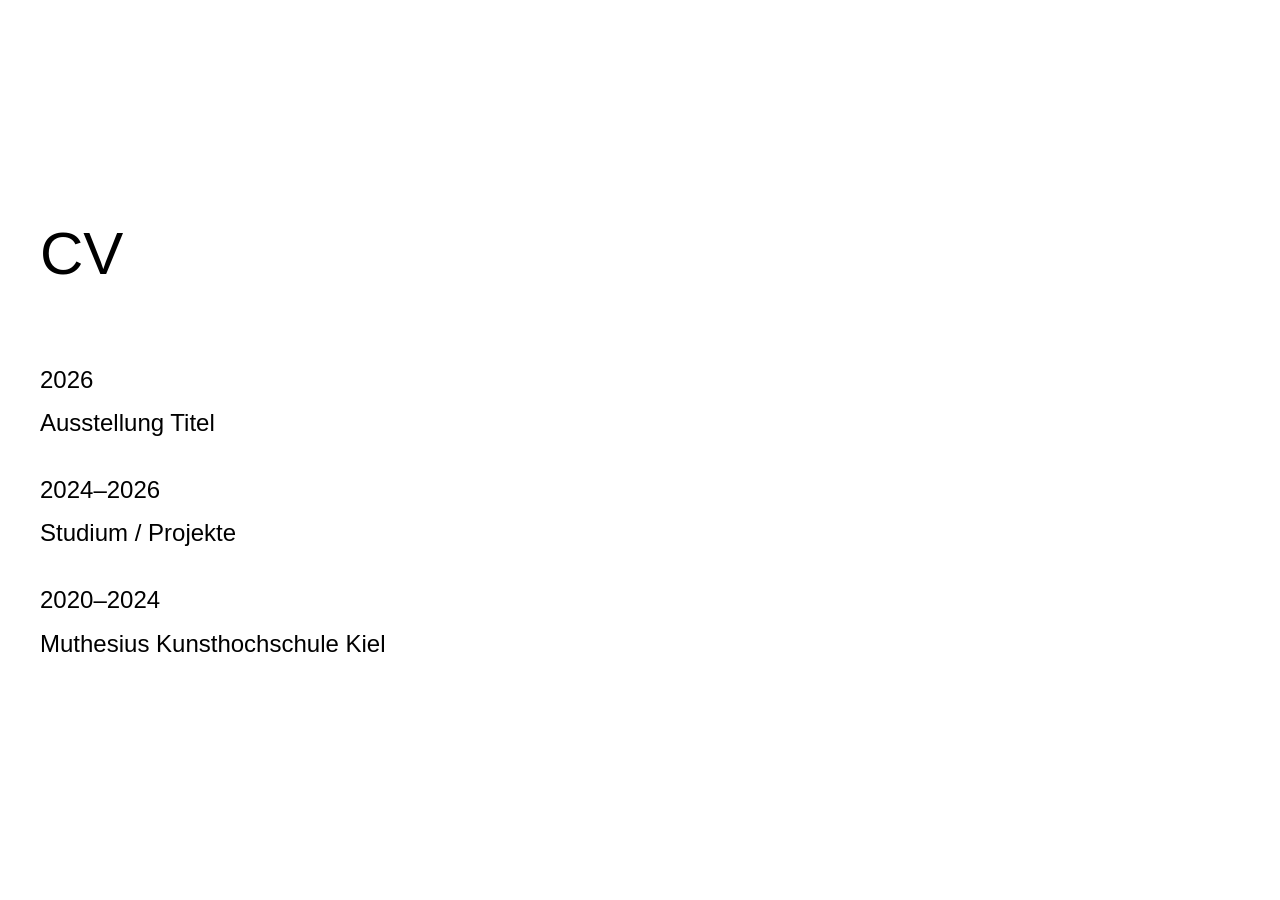
==== cv.html @ 0e1e184a "Create cv.html" ====
<!DOCTYPE html>

<html lang="de">


<head>

<meta charset="UTF-8">

<meta name="viewport" content="width=device-width, initial-scale=1.0">

<title>CV | DEIN NAME</title>


<link rel="stylesheet" href="style.css">

</head>



<body class="cv-page">


<h1 class="artist-name">
DEIN NAME
</h1>


<a href="index.html" class="back">
← zurück
</a>



<main class="cv-content">


<h2>
CV
</h2>


<p>
2026<br>
Ausstellung Titel
</p>


<p>
2024–2026<br>
Studium / Projekte
</p>


<p>
2020–2024<br>
Muthesius Kunsthochschule Kiel
</p>


</main>


</body>


</html>
---- style.css ----
*{
box-sizing:border-box;
}


body{

margin:0;

font-family:
Helvetica,
Arial,
sans-serif;

background:white;

color:black;

overflow:hidden;

}



.background-image{

position:fixed;

inset:0;

z-index:-1;


background-image:url(
"https://images.unsplash.com/photo-1549490349-8643362247b5"
);


background-size:cover;

background-position:center;

}



.background-image::after{

content:"";

position:absolute;

inset:0;

background:rgba(0,0,0,0.35);

}



/* Künstlername */


.artist-name{

position:fixed;

top:30px;

left:40px;

font-size:32px;

font-weight:400;

color:white;

z-index:10;

}



/* Startseite */


.project-container{

height:100vh;

display:flex;

flex-direction:column;

justify-content:center;

overflow:hidden;

}



.project{

font-size:
clamp(45px,8vw,120px);

font-weight:300;

color:white;

text-decoration:none;

white-space:nowrap;

width:max-content;

margin:15px 0;


animation:
move 35s linear infinite;

}



.project:nth-child(even){

animation-direction:reverse;

}



.project:nth-child(3n){

animation-duration:45s;

}



@keyframes move{


from{

transform:translateX(-100%);

}


to{

transform:translateX(100vw);

}


}



/* Galerie */


.gallery-body{

background:white;

overflow:auto;

}



.gallery-page{

padding-top:120px;

}



.gallery-title{

font-size:60px;

font-weight:300;

margin-left:40px;

}



.gallery{

display:grid;

grid-template-columns:
repeat(auto-fit,minmax(300px,1fr));

gap:40px;

padding:40px;

}



.gallery img{

width:100%;

}



/* zurück */


.back{

position:fixed;

right:40px;

top:35px;

color:white;

text-decoration:none;

z-index:20;

}



/* CV */


.cv-content{

padding:150px 40px;

font-size:24px;

line-height:1.8;

}



.cv-content h2{

font-size:60px;

font-weight:300;

}



/* Mobile */


@media(max-width:700px){


.artist-name{

top:20px;

left:20px;

font-size:24px;

}


.project{

font-size:45px;

}


.gallery-title{

margin-left:20px;

font-size:40px;

}


}
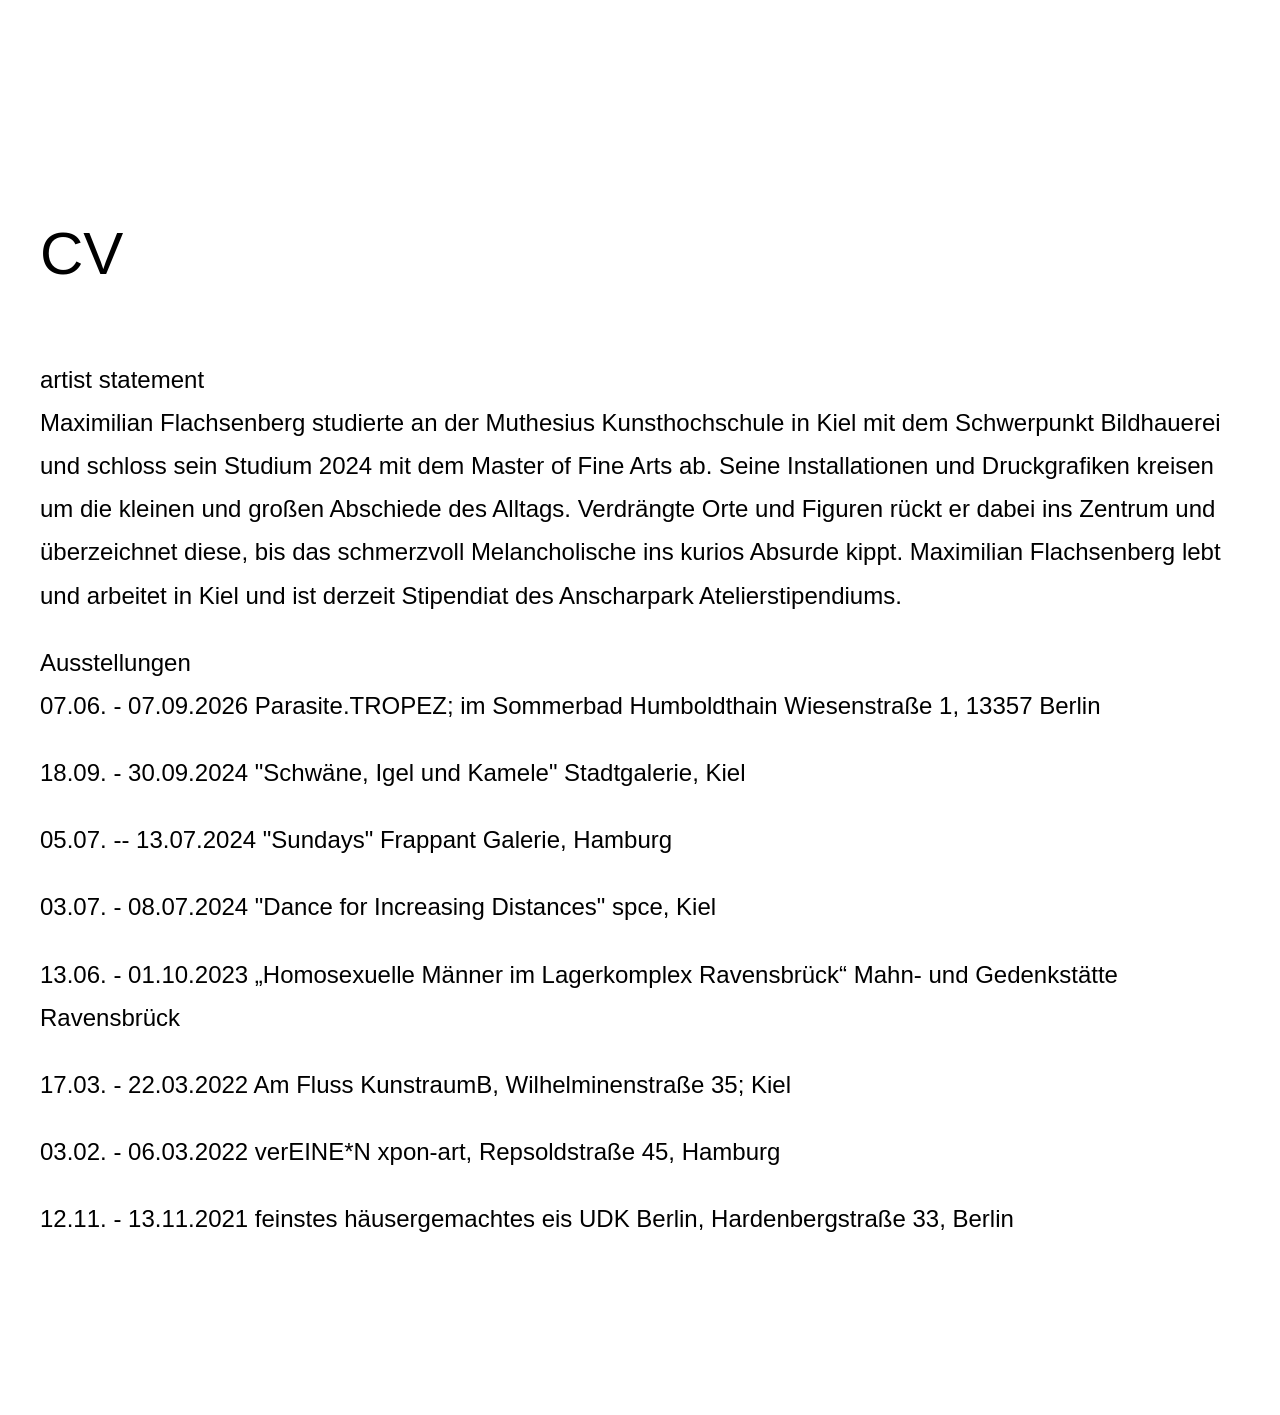
==== commit 62e66fc4: "Update cv.html" ====
--- a/cv.html
+++ b/cv.html
@@ -41,21 +41,52 @@
 
 
 <p>
-2026<br>
-Ausstellung Titel
+artist statement<br>
+Maximilian Flachsenberg studierte an der Muthesius Kunsthochschule in Kiel mit dem Schwerpunkt Bildhauerei<br>
+und schloss sein Studium 2024 mit dem Master of Fine Arts ab. Seine Installationen und Druckgrafiken kreisen<br>
+um die kleinen und großen Abschiede des Alltags. Verdrängte Orte und Figuren rückt er dabei ins Zentrum und <br>
+überzeichnet diese, bis das schmerzvoll Melancholische ins kurios Absurde kippt. Maximilian Flachsenberg lebt<br>
+und arbeitet in Kiel und ist derzeit Stipendiat des Anscharpark Atelierstipendiums.
 </p>
 
 
 <p>
-2024–2026<br>
-Studium / Projekte
+Ausstellungen<br>
+07.06. - 07.09.2026		Parasite.TROPEZ;
+				im Sommerbad Humboldthain
+				Wiesenstraße 1, 13357 Berlin
+</p>
+<p>
+18.09. - 30.09.2024		"Schwäne, Igel und Kamele"
+				Stadtgalerie, Kiel
+</p>
+<p>
+05.07. -- 13.07.2024		"Sundays"
+				Frappant Galerie, Hamburg 
+</p>
+<p>
+03.07. - 08.07.2024		"Dance for Increasing Distances"
+				spce, Kiel 
+</p>
+<p>
+13.06. - 01.10.2023		„Homosexuelle Männer im Lagerkomplex Ravensbrück“
+				Mahn- und Gedenkstätte Ravensbrück
+</p>
+<p>
+17.03. - 22.03.2022 		Am Fluss 
+				KunstraumB, Wilhelminenstraße 35; Kiel
+</p>
+<p>
+03.02. - 06.03.2022		verEINE*N
+				xpon-art, Repsoldstraße 45, Hamburg 
+</p>
+<p>
+12.11. - 13.11.2021		feinstes häusergemachtes eis
+				UDK Berlin, Hardenbergstraße 33, Berlin
+
 </p>
 
 
-<p>
-2020–2024<br>
-Muthesius Kunsthochschule Kiel
-</p>
 
 
 </main>
--- a/style.css
+++ b/style.css
@@ -31,14 +31,12 @@
 z-index:-1;
 
 
-background-image:url(
-"https://images.unsplash.com/photo-1549490349-8643362247b5"
-);
+background-image:url("images/hintergrund.jpg");
 
 
 background-size:cover;
 
-background-position:center;
+background-position:top;
 
 }
 
@@ -52,7 +50,7 @@
 
 inset:0;
 
-background:rgba(0,0,0,0.35);
+background:transparent;
 
 }
 
@@ -69,7 +67,7 @@
 
 left:40px;
 
-font-size:32px;
+font-size:60px;
 
 font-weight:400;
 
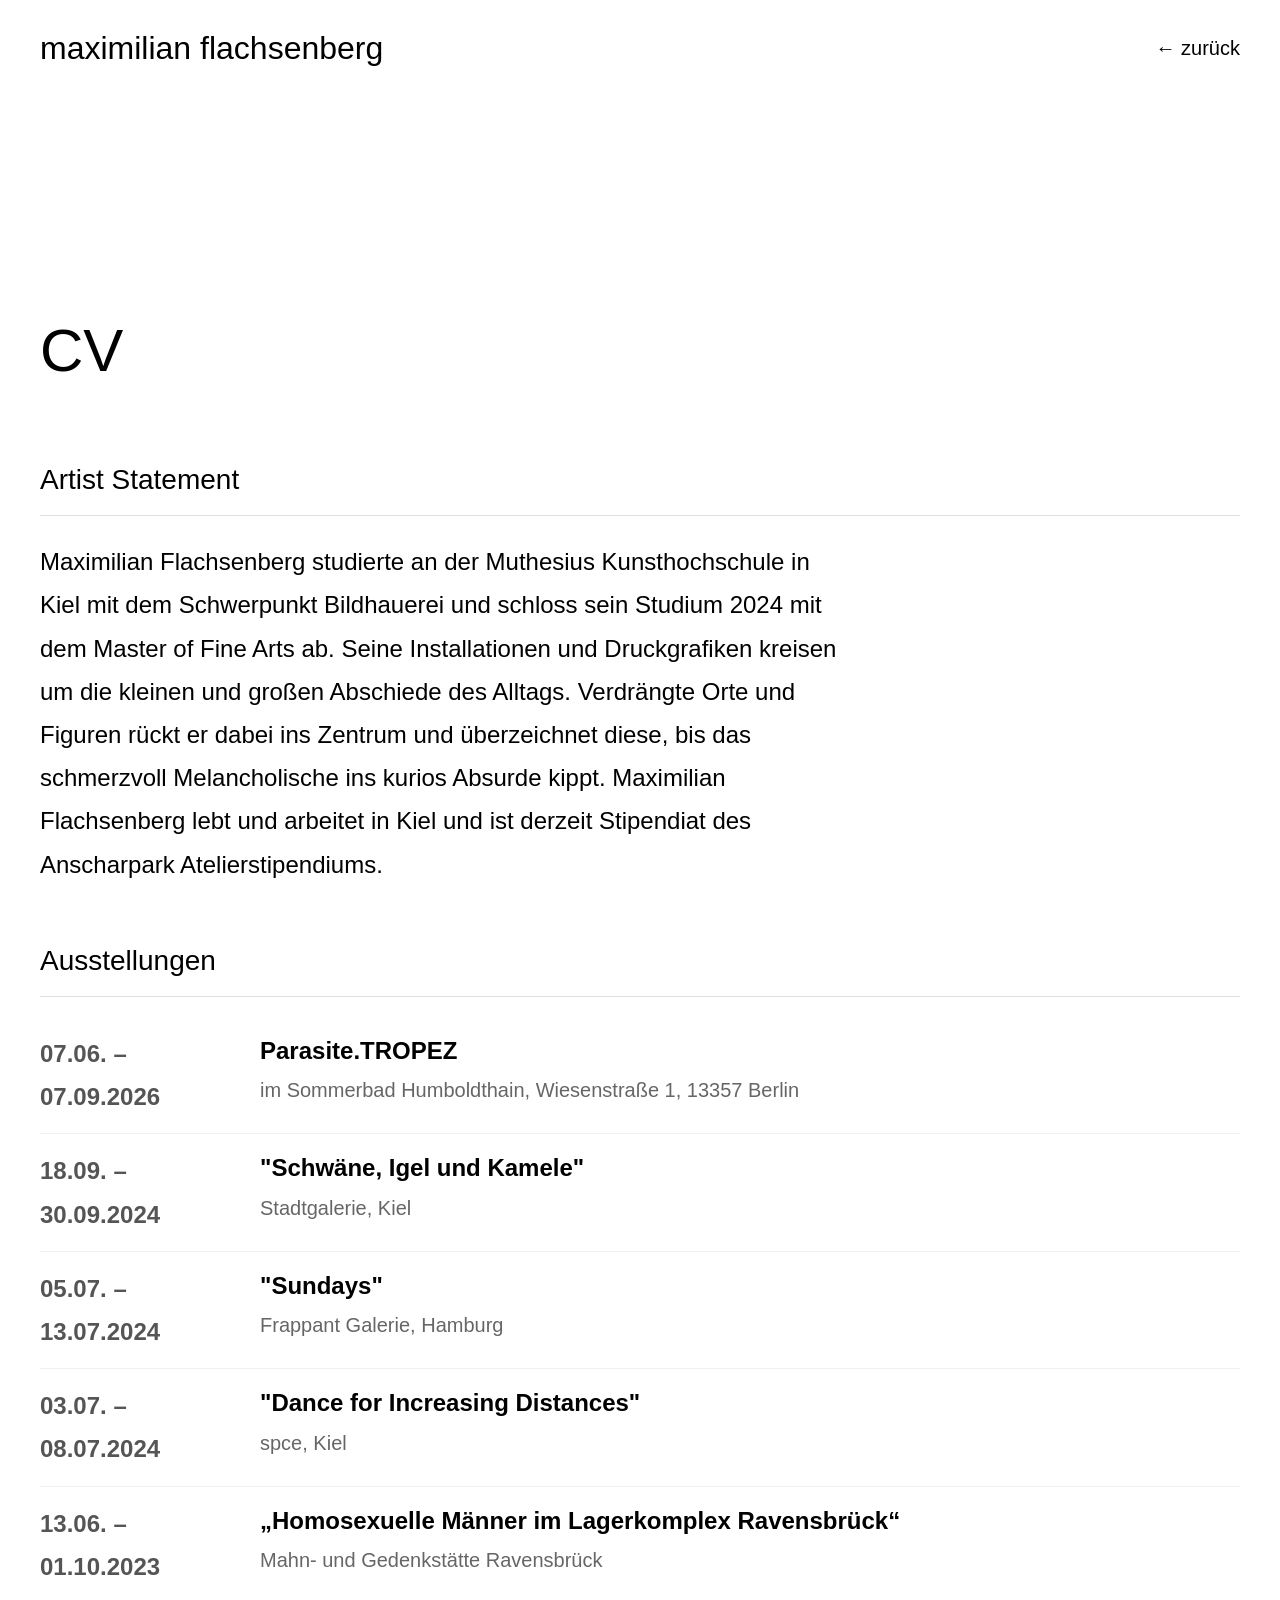
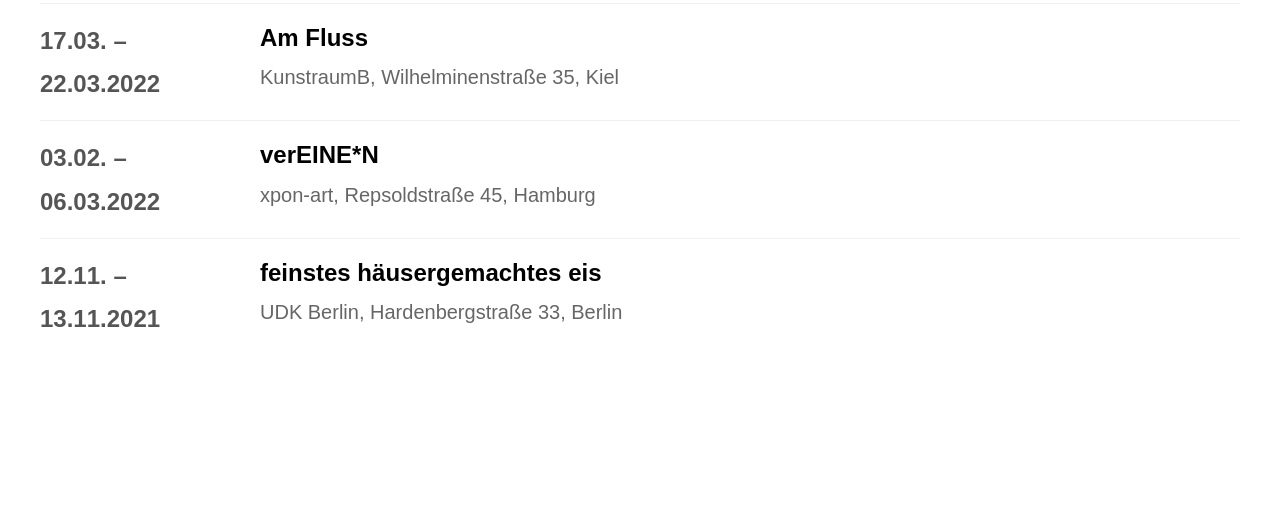
==== commit f78f9621: "Update cv.html" ====
--- a/cv.html
+++ b/cv.html
@@ -1,98 +1,166 @@
 <!DOCTYPE html>
+<html lang="de">
+<head>
+    <meta charset="UTF-8">
+    <meta name="viewport" content="width=device-width, initial-scale=1.0">
+    <title>CV | maximilian flachsenberg</title>
+    <link rel="stylesheet" href="style.css">
+    <style>
+        /* Spezifische Optimierungen für die CV-Seite */
+        .cv-content h3 {
+            font-size: 28px;
+            font-weight: 400;
+            margin-top: 50px;
+            margin-bottom: 20px;
+            border-bottom: 1px solid #e0e0e0;
+            padding-bottom: 10px;
+        }
 
-<html lang="de">
+        .statement-text {
+            max-width: 800px;
+            margin-bottom: 40px;
+        }
 
+        /* Saubere Tabellen-Struktur für die Ausstellungen */
+        .cv-table {
+            width: 100%;
+            border-collapse: collapse;
+            margin-top: 20px;
+        }
 
-<head>
+        .cv-table tr {
+            border-bottom: 1px solid #f0f0f0;
+        }
 
-<meta charset="UTF-8">
+        .cv-table tr:last-child {
+            border-bottom: none;
+        }
 
-<meta name="viewport" content="width=device-width, initial-scale=1.0">
+        .cv-table td {
+            padding: 15px 0;
+            vertical-align: top;
+        }
 
-<title>CV | DEIN NAME</title>
+        /* Spalte für die Datumsangaben */
+        .cell-date {
+            width: 220px;
+            font-weight: bold;
+            color: #555;
+            padding-right: 20px !important;
+        }
 
+        /* Spalte für Titel und Ort */
+        .cell-details {
+            line-height: 1.6;
+        }
 
-<link rel="stylesheet" href="style.css">
+        .exhibition-title {
+            font-weight: bold;
+            color: #000;
+        }
 
+        .exhibition-location {
+            color: #666;
+            font-size: 20px; /* Leicht kleiner für eine schöne Hierarchie */
+        }
+
+        /* Mobile Anpassung für die Tabelle */
+        @media(max-width: 700px) {
+            .cv-table tr {
+                display: flex;
+                flex-direction: column;
+                padding: 15px 0;
+            }
+            .cv-table td {
+                padding: 0;
+                width: 100%;
+            }
+            .cell-date {
+                margin-bottom: 5px;
+            }
+        }
+    </style>
 </head>
-
-
 
 <body class="cv-page">
 
+    <header class="project-header">
+        <h1 class="artist-name-project">maximilian flachsenberg</h1>
+        <a href="index.html" class="back">← zurück</a>
+    </header>
 
-<h1 class="artist-name">
-DEIN NAME
-</h1>
+    <main class="cv-content">
+        <h2>CV</h2>
 
+        <h3>Artist Statement</h3>
+        <p class="statement-text">
+            Maximilian Flachsenberg studierte an der Muthesius Kunsthochschule in Kiel mit dem Schwerpunkt Bildhauerei 
+            und schloss sein Studium 2024 mit dem Master of Fine Arts ab. Seine Installationen und Druckgrafiken kreisen 
+            um die kleinen und großen Abschiede des Alltags. Verdrängte Orte und Figuren rückt er dabei ins Zentrum und 
+            überzeichnet diese, bis das schmerzvoll Melancholische ins kurios Absurde kippt. Maximilian Flachsenberg lebt 
+            und arbeitet in Kiel und ist derzeit Stipendiat des Anscharpark Atelierstipendiums.
+        </p>
 
-<a href="index.html" class="back">
-← zurück
-</a>
-
-
-
-<main class="cv-content">
-
-
-<h2>
-CV
-</h2>
-
-
-<p>
-artist statement<br>
-Maximilian Flachsenberg studierte an der Muthesius Kunsthochschule in Kiel mit dem Schwerpunkt Bildhauerei<br>
-und schloss sein Studium 2024 mit dem Master of Fine Arts ab. Seine Installationen und Druckgrafiken kreisen<br>
-um die kleinen und großen Abschiede des Alltags. Verdrängte Orte und Figuren rückt er dabei ins Zentrum und <br>
-überzeichnet diese, bis das schmerzvoll Melancholische ins kurios Absurde kippt. Maximilian Flachsenberg lebt<br>
-und arbeitet in Kiel und ist derzeit Stipendiat des Anscharpark Atelierstipendiums.
-</p>
-
-
-<p>
-Ausstellungen<br>
-07.06. - 07.09.2026		Parasite.TROPEZ;
-				im Sommerbad Humboldthain
-				Wiesenstraße 1, 13357 Berlin
-</p>
-<p>
-18.09. - 30.09.2024		"Schwäne, Igel und Kamele"
-				Stadtgalerie, Kiel
-</p>
-<p>
-05.07. -- 13.07.2024		"Sundays"
-				Frappant Galerie, Hamburg 
-</p>
-<p>
-03.07. - 08.07.2024		"Dance for Increasing Distances"
-				spce, Kiel 
-</p>
-<p>
-13.06. - 01.10.2023		„Homosexuelle Männer im Lagerkomplex Ravensbrück“
-				Mahn- und Gedenkstätte Ravensbrück
-</p>
-<p>
-17.03. - 22.03.2022 		Am Fluss 
-				KunstraumB, Wilhelminenstraße 35; Kiel
-</p>
-<p>
-03.02. - 06.03.2022		verEINE*N
-				xpon-art, Repsoldstraße 45, Hamburg 
-</p>
-<p>
-12.11. - 13.11.2021		feinstes häusergemachtes eis
-				UDK Berlin, Hardenbergstraße 33, Berlin
-
-</p>
-
-
-
-
-</main>
-
+        <h3>Ausstellungen</h3>
+        <table class="cv-table">
+            <tr>
+                <td class="cell-date">07.06. – 07.09.2026</td>
+                <td class="cell-details">
+                    <span class="exhibition-title">Parasite.TROPEZ</span><br>
+                    <span class="exhibition-location">im Sommerbad Humboldthain, Wiesenstraße 1, 13357 Berlin</span>
+                </td>
+            </tr>
+            <tr>
+                <td class="cell-date">18.09. – 30.09.2024</td>
+                <td class="cell-details">
+                    <span class="exhibition-title">"Schwäne, Igel und Kamele"</span><br>
+                    <span class="exhibition-location">Stadtgalerie, Kiel</span>
+                </td>
+            </tr>
+            <tr>
+                <td class="cell-date">05.07. – 13.07.2024</td>
+                <td class="cell-details">
+                    <span class="exhibition-title">"Sundays"</span><br>
+                    <span class="exhibition-location">Frappant Galerie, Hamburg</span>
+                </td>
+            </tr>
+            <tr>
+                <td class="cell-date">03.07. – 08.07.2024</td>
+                <td class="cell-details">
+                    <span class="exhibition-title">"Dance for Increasing Distances"</span><br>
+                    <span class="exhibition-location">spce, Kiel</span>
+                </td>
+            </tr>
+            <tr>
+                <td class="cell-date">13.06. – 01.10.2023</td>
+                <td class="cell-details">
+                    <span class="exhibition-title">„Homosexuelle Männer im Lagerkomplex Ravensbrück“</span><br>
+                    <span class="exhibition-location">Mahn- und Gedenkstätte Ravensbrück</span>
+                </td>
+            </tr>
+            <tr>
+                <td class="cell-date">17.03. – 22.03.2022</td>
+                <td class="cell-details">
+                    <span class="exhibition-title">Am Fluss</span><br>
+                    <span class="exhibition-location">KunstraumB, Wilhelminenstraße 35, Kiel</span>
+                </td>
+            </tr>
+            <tr>
+                <td class="cell-date">03.02. – 06.03.2022</td>
+                <td class="cell-details">
+                    <span class="exhibition-title">verEINE*N</span><br>
+                    <span class="exhibition-location">xpon-art, Repsoldstraße 45, Hamburg</span>
+                </td>
+            </tr>
+            <tr>
+                <td class="cell-date">12.11. – 13.11.2021</td>
+                <td class="cell-details">
+                    <span class="exhibition-title">feinstes häusergemachtes eis</span><br>
+                    <span class="exhibition-location">UDK Berlin, Hardenbergstraße 33, Berlin</span>
+                </td>
+            </tr>
+        </table>
+    </main>
 
 </body>
-
-
 </html>
--- a/style.css
+++ b/style.css
@@ -1,298 +1,182 @@
 *{
-box-sizing:border-box;
+    box-sizing: border-box;
 }
 
-
 body{
-
-margin:0;
-
-font-family:
-Helvetica,
-Arial,
-sans-serif;
-
-background:white;
-
-color:black;
-
-overflow:hidden;
-
+    margin: 0;
+    font-family: Helvetica, Arial, sans-serif;
+    background: white;
+    color: black;
+    overflow-x: hidden;
+    overflow-y: auto;
 }
 
-
-
+/* Hintergrundbild Startseite */
 .background-image{
-
-position:fixed;
-
-inset:0;
-
-z-index:-1;
-
-
-background-image:url("images/hintergrund.jpg");
-
-
-background-size:cover;
-
-background-position:top;
-
+    position: fixed;
+    inset: 0;
+    z-index: -1;
+    background-image: url("images/hintergrund.jpg");
+    background-size: cover;
+    background-position: top;
 }
 
-
-
 .background-image::after{
-
-content:"";
-
-position:absolute;
-
-inset:0;
-
-background:transparent;
-
+    content: "";
+    position: absolute;
+    inset: 0;
+    background: transparent;
 }
 
-
-
-/* Künstlername */
-
-
+/* Künstlername & Header */
 .artist-name{
-
-position:fixed;
-
-top:30px;
-
-left:40px;
-
-font-size:60px;
-
-font-weight:400;
-
-color:white;
-
-z-index:10;
-
+    position: fixed;
+    top: 30px;
+    left: 40px;
+    font-size: 60px;
+    font-weight: 400;
+    color: white;
+    z-index: 10;
 }
 
-
-
-/* Startseite */
-
-
-.project-container{
-
-height:100vh;
-
-display:flex;
-
-flex-direction:column;
-
-justify-content:center;
-
-overflow:hidden;
-
+.project-header {
+    padding: 30px 40px;
+    display: flex;
+    justify-content: space-between;
+    align-items: center;
 }
 
+.artist-name-project {
+    font-size: 32px;
+    font-weight: 400;
+    margin: 0;
+}
 
+.back {
+    font-size: 20px;
+    color: black;
+    text-decoration: none;
+}
+
+/* Startseite Text-Container */
+.project-container{
+    height: 100vh;
+    display: flex;
+    flex-direction: column;
+    justify-content: center;
+    overflow: hidden;
+}
 
 .project{
-
-font-size:
-clamp(45px,8vw,120px);
-
-font-weight:300;
-
-color:white;
-
-text-decoration:none;
-
-white-space:nowrap;
-
-width:max-content;
-
-margin:15px 0;
-
-
-animation:
-move 35s linear infinite;
-
+    font-size: clamp(45px, 8vw, 120px);
+    font-weight: 300;
+    color: white;
+    text-decoration: none;
+    white-space: nowrap;
+    width: max-content;
+    margin: 15px 0;
+    animation: move 35s linear infinite;
 }
 
-
-
 .project:nth-child(even){
-
-animation-direction:reverse;
-
+    animation-direction: reverse;
 }
 
-
-
 .project:nth-child(3n){
-
-animation-duration:45s;
-
+    animation-duration: 45s;
 }
 
-
-
 @keyframes move{
-
-
-from{
-
-transform:translateX(-100%);
-
+    from{ transform: translateX(-100%); }
+    to{ transform: translateX(100vw); }
 }
 
-
-to{
-
-transform:translateX(100vw);
-
+/* Projekttitel im Inhaltsbereich */
+.gallery-title {
+    font-size: 40px;
+    font-weight: 300;
+    padding: 20px 40px 0 40px;
+    margin: 0;
 }
 
-
+/* --- Projekt Slideshow (Oben) --- */
+.project-slider {
+    position: relative;
+    width: 100%;
+    height: 70vh; /* Nutzt 70% der Bildschirmhöhe */
+    overflow: hidden;
+    margin-bottom: 40px;
+    background: #000000;
 }
 
-
-
-/* Galerie */
-
-
-.gallery-body{
-
-background:white;
-
-overflow:auto;
-
+.slide {
+    position: absolute;
+    inset: 0;
+    opacity: 0;
+    transition: opacity 1.5s ease-in-out; /* Reiner weicher Übergang, KEIN Zoom */
 }
 
-
-
-.gallery-page{
-
-padding-top:120px;
-
+.slide.active {
+    opacity: 1;
 }
 
-
-
-.gallery-title{
-
-font-size:60px;
-
-font-weight:300;
-
-margin-left:40px;
-
+.slide img {
+    width: 100%;
+    height: 100%;
+    object-fit: cover;
+    display: block;
 }
 
-
-
+/* --- Projekt Galerie (Unten) --- */
 .gallery{
-
-display:grid;
-
-grid-template-columns:
-repeat(auto-fit,minmax(300px,1fr));
-
-gap:40px;
-
-padding:40px;
-
+    width: 100%;
+    max-width: 1700px;
+    margin: 0 auto;
+    padding: 40px 40px 60px 40px;
+    display: flex;
+    flex-direction: column;
+    gap: 80px;
 }
 
-
-
 .gallery img{
-
-width:100%;
-
+    width: 100%;
+    height: auto;
+    display: block;
 }
 
-
-
-/* zurück */
-
-
-.back{
-
-position:fixed;
-
-right:40px;
-
-top:35px;
-
-color:white;
-
-text-decoration:none;
-
-z-index:20;
-
+/* CV */
+.cv-content{
+    padding: 150px 40px;
+    font-size: 24px;
+    line-height: 1.8;
 }
 
-
-
-/* CV */
-
-
-.cv-content{
-
-padding:150px 40px;
-
-font-size:24px;
-
-line-height:1.8;
-
+.cv-content h2{
+    font-size: 60px;
+    font-weight: 300;
 }
 
-
-
-.cv-content h2{
-
-font-size:60px;
-
-font-weight:300;
-
+/* Mobile Optimierung */
+@media(max-width: 700px){
+    .artist-name{
+        top: 20px;
+        left: 20px;
+        font-size: 24px;
+    }
+    .project-header {
+        padding: 20px;
+        flex-direction: column;
+        align-items: flex-start;
+        gap: 10px;
+    }
+    .artist-name-project {
+        font-size: 24px;
+    }
+    .gallery{
+        padding: 40px 15px;
+        gap: 50px;
+    }
+    .project-slider{
+        height: 50vh;
+    }
 }
-
-
-
-/* Mobile */
-
-
-@media(max-width:700px){
-
-
-.artist-name{
-
-top:20px;
-
-left:20px;
-
-font-size:24px;
-
-}
-
-
-.project{
-
-font-size:45px;
-
-}
-
-
-.gallery-title{
-
-margin-left:20px;
-
-font-size:40px;
-
-}
-
-
-}
